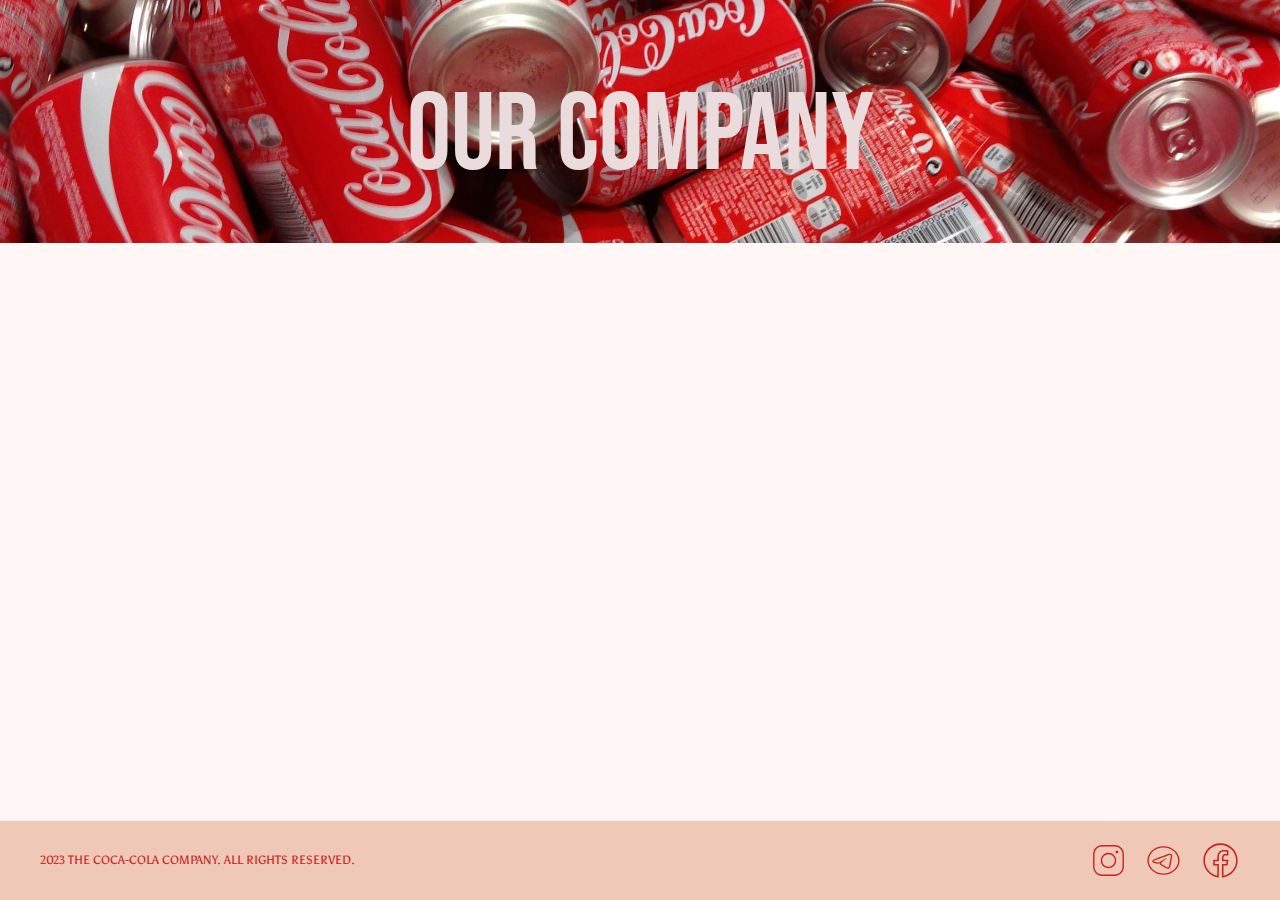
==== our_company.html @ 8eea9149 "added page OUR COMPANY" ====
<!DOCTYPE html>
<html lang="en">
  <head>
    <meta charset="utf-8" />
    <meta name="viewport" content="width=device-width, initial-scale=1" />
    <meta name="theme-color" content="#000000" />
    <title>Coca Cola website</title>
    <link rel="stylesheet" href="./src/css/our_company.css">
  </head>
  <body>

    <div class="wrapper">

        <header class="header">
            <div class="container">
                <div class="header__inner">
                    <p>our company</p>
                </div>
            </div>
        </header>

        <main class="main">



        </main>

        <footer class="footer">
            <div class="container__footer">
                <div class="rights">2023 The Coca-Cola Company. All Rights Reserved.</div>
                <div class="footer__icons">
                    <svg width="35" height="35" viewBox="0 0 35 35" fill="none" xmlns="http://www.w3.org/2000/svg">
                        <path d="M11.2001 2.09998C6.18284 2.09998 2.1001 6.18271 2.1001 11.2V23.8C2.1001 28.8172 6.18284 32.9 11.2001 32.9H23.8001C28.8174 32.9 32.9001 28.8172 32.9001 23.8V11.2C32.9001 6.18271 28.8174 2.09998 23.8001 2.09998H11.2001ZM11.2001 3.49998H23.8001C28.0606 3.49998 31.5001 6.93944 31.5001 11.2V23.8C31.5001 28.0605 28.0606 31.5 23.8001 31.5H11.2001C6.93956 31.5 3.5001 28.0605 3.5001 23.8V11.2C3.5001 6.93944 6.93956 3.49998 11.2001 3.49998ZM25.9001 7.69998C25.5288 7.69998 25.1727 7.84748 24.9101 8.11003C24.6476 8.37258 24.5001 8.72867 24.5001 9.09998C24.5001 9.47128 24.6476 9.82737 24.9101 10.0899C25.1727 10.3525 25.5288 10.5 25.9001 10.5C26.2714 10.5 26.6275 10.3525 26.89 10.0899C27.1526 9.82737 27.3001 9.47128 27.3001 9.09998C27.3001 8.72867 27.1526 8.37258 26.89 8.11003C26.6275 7.84748 26.2714 7.69998 25.9001 7.69998ZM17.5001 9.79998C13.2558 9.79998 9.8001 13.2557 9.8001 17.5C9.8001 21.7443 13.2558 25.2 17.5001 25.2C21.7444 25.2 25.2001 21.7443 25.2001 17.5C25.2001 13.2557 21.7444 9.79998 17.5001 9.79998ZM17.5001 11.2C20.9878 11.2 23.8001 14.0123 23.8001 17.5C23.8001 20.9877 20.9878 23.8 17.5001 23.8C14.0124 23.8 11.2001 20.9877 11.2001 17.5C11.2001 14.0123 14.0124 11.2 17.5001 11.2Z" fill="#CB231A"/>
                    </svg>
                    <svg width="35" height="31" viewBox="0 0 35 31" fill="none" xmlns="http://www.w3.org/2000/svg">
                        <path d="M17.4999 1.23999C8.6164 1.23999 1.3999 7.63175 1.3999 15.5C1.3999 23.3682 8.6164 29.76 17.4999 29.76C26.3834 29.76 33.5999 23.3682 33.5999 15.5C33.5999 7.63175 26.3834 1.23999 17.4999 1.23999ZM17.4999 2.47999C25.6268 2.47999 32.1999 8.3019 32.1999 15.5C32.1999 22.6981 25.6268 28.52 17.4999 28.52C9.37302 28.52 2.7999 22.6981 2.7999 15.5C2.7999 8.3019 9.37302 2.47999 17.4999 2.47999ZM23.8614 8.70179C23.3826 8.70179 22.8446 8.80001 22.2153 9.00089C21.2381 9.31275 9.74442 13.6351 8.43682 14.1268C7.68922 14.4083 6.29717 14.9319 6.29717 16.1805C6.29717 17.0082 6.84475 17.6002 7.92275 17.9412C8.50235 18.1241 9.87894 18.4937 10.6776 18.6884C11.0164 18.7708 11.3765 18.8131 11.7468 18.8131C12.4713 18.8131 13.2004 18.6532 13.7716 18.3711C13.7667 18.4753 13.7699 18.5806 13.7839 18.686C13.87 19.337 14.3232 19.9493 14.9952 20.3244C15.4348 20.5699 19.0254 22.7008 19.5616 23.0393C20.3148 23.5161 21.1475 23.7683 21.9679 23.7683C23.5359 23.7683 24.0619 22.3343 24.3153 21.6455C24.6828 20.6454 26.059 12.5129 26.2144 11.0789C26.3201 10.0962 25.8577 9.28694 24.9771 8.9137C24.6474 8.77296 24.2709 8.70179 23.8614 8.70179ZM23.8614 9.94179C24.0539 9.94179 24.2258 9.96999 24.3714 10.0326C24.7025 10.1733 24.8709 10.4871 24.8198 10.9614C24.6504 12.5257 23.2777 20.4655 22.9851 21.2616C22.7345 21.9424 22.4705 22.5283 21.9679 22.5283C21.4653 22.5283 20.9162 22.3722 20.3751 22.0294C19.834 21.6871 16.2408 19.5529 15.7417 19.2745C15.3042 19.0302 14.8412 18.4213 15.4929 17.8323C16.0298 17.3474 20.1024 13.8464 20.4503 13.5383C20.7093 13.3083 20.5882 13.0309 20.3341 13.0309C20.2466 13.0309 20.1418 13.0636 20.0333 13.1423C19.6077 13.4504 13.6742 16.9671 13.1604 17.2498C12.8202 17.437 12.2935 17.5719 11.7468 17.5719C11.5137 17.5719 11.2777 17.5472 11.0509 17.492C10.2613 17.2992 8.92503 16.9401 8.39443 16.7727C7.88413 16.6115 7.69854 16.4571 7.69854 16.1805C7.69854 15.7875 8.32496 15.5161 8.98506 15.2675C9.68226 15.0052 21.7461 10.4677 22.6897 10.167C23.1265 10.0269 23.5261 9.94179 23.8614 9.94179Z" fill="#CB231A"/>
                    </svg>
                    <svg width="39" height="39" viewBox="0 0 39 39" fill="none" xmlns="http://www.w3.org/2000/svg">
                        <path d="M19.5001 2.34003C10.0321 2.34003 2.34009 10.032 2.34009 19.5C2.34009 28.095 8.67956 35.2079 16.9361 36.4483L17.8319 36.5839V23.0618H13.7781V20.3166H17.8319V16.671C17.8319 14.4261 18.3706 12.9476 19.2624 12.0199C20.1542 11.0923 21.4719 10.6245 23.3056 10.6245C24.7719 10.6245 25.3423 10.7133 25.8848 10.7799V13.0269H23.9759C22.8929 13.0269 22.0042 13.6312 21.543 14.4361C21.0818 15.241 20.9382 16.202 20.9382 17.1814V20.3151H25.7142L25.2891 23.0603H20.9382V36.6052L21.8233 36.4848C30.1973 35.3491 36.6601 28.179 36.6601 19.5C36.6601 10.032 28.9681 2.34003 19.5001 2.34003ZM19.5001 3.90003C28.125 3.90003 35.1001 10.8751 35.1001 19.5C35.1001 27.0893 29.668 33.3308 22.4982 34.7359V24.6203H26.6267L27.5332 18.7551H22.4982V17.1814C22.4982 16.3721 22.6463 15.6471 22.8958 15.2115C23.1454 14.776 23.3859 14.5869 23.9759 14.5869H27.4448V9.36764L26.7684 9.27624C26.3006 9.21293 25.2325 9.06448 23.3056 9.06448C21.1972 9.06448 19.3874 9.63884 18.1381 10.9383C16.8888 12.2378 16.2719 14.1727 16.2719 16.671V18.7566H12.2181V24.6218H16.2719V34.6872C9.21734 33.1928 3.90009 27.0071 3.90009 19.5C3.90009 10.8751 10.8752 3.90003 19.5001 3.90003Z" fill="#CB231A"/>
                    </svg>    
                </div>
            </div>
        </footer>

    </div>

  </body>
</html>
---- src/css/our_company.css ----
@font-face {
    font-family: 'Asul';
    src: url('../fonts/Asul-Regular.ttf');
}
@font-face {
    font-family: 'Bebas';
    src: url('../fonts/BebasNeue-Regular.ttf');
}
@font-face {
    font-family: 'Pattaya';
    src: url('../fonts/Pattaya-Regular.ttf');
}

html {
    box-sizing: border-box;
}

*, *::after, *::before {
    box-sizing: inherit;
    margin: 0;
    padding: 0;
}

html, body {
    height: 100%;
}

body {
    font-size: 16px;
    font-family: 'Bebas';
}

ul {
    list-style-type: none;
}

a {
    text-decoration: none;
    color: inherit;
}

.wrapper {
    min-height: 100%;
    display: flex;
    flex-direction: column;
}

.header {
    background-image: url('../img/header_img.jpg');
    background-size: no-repeat;
    background-position: center;
    background-size: cover;
    font-size: 110px;
}

.container {
    max-width: 1220px;
    margin: 0 auto;
    padding: 0 10px;
}

.header__inner {
    padding-top: 70px;
    padding-bottom: 41px;
    display: flex;
    justify-content: center;
    align-items: center;
    font-family: 'Bebas';
    font-size: 110px;
    color: #EADCDC;
    text-transform: uppercase;
}

.footer {
    background-color: #EFC8B8;
}
.container__footer{
    max-width: 1220px;
    margin: 0 auto;
    padding: 0 10px;
    display: flex;
    align-items: center;
    justify-content: space-between;
}
.rights {
    text-transform: uppercase;
    font-size: 12px;
    padding-top: 32px;
    padding-bottom: 33px;
    color: #CB231A;
    font-family: 'Asul';
}
.footer__icons {
    display: flex;
    align-items: center;
    gap: 20px;
}

main {
    flex-grow: 1;
    position: relative;
    background-color: #FFF7F6;
}
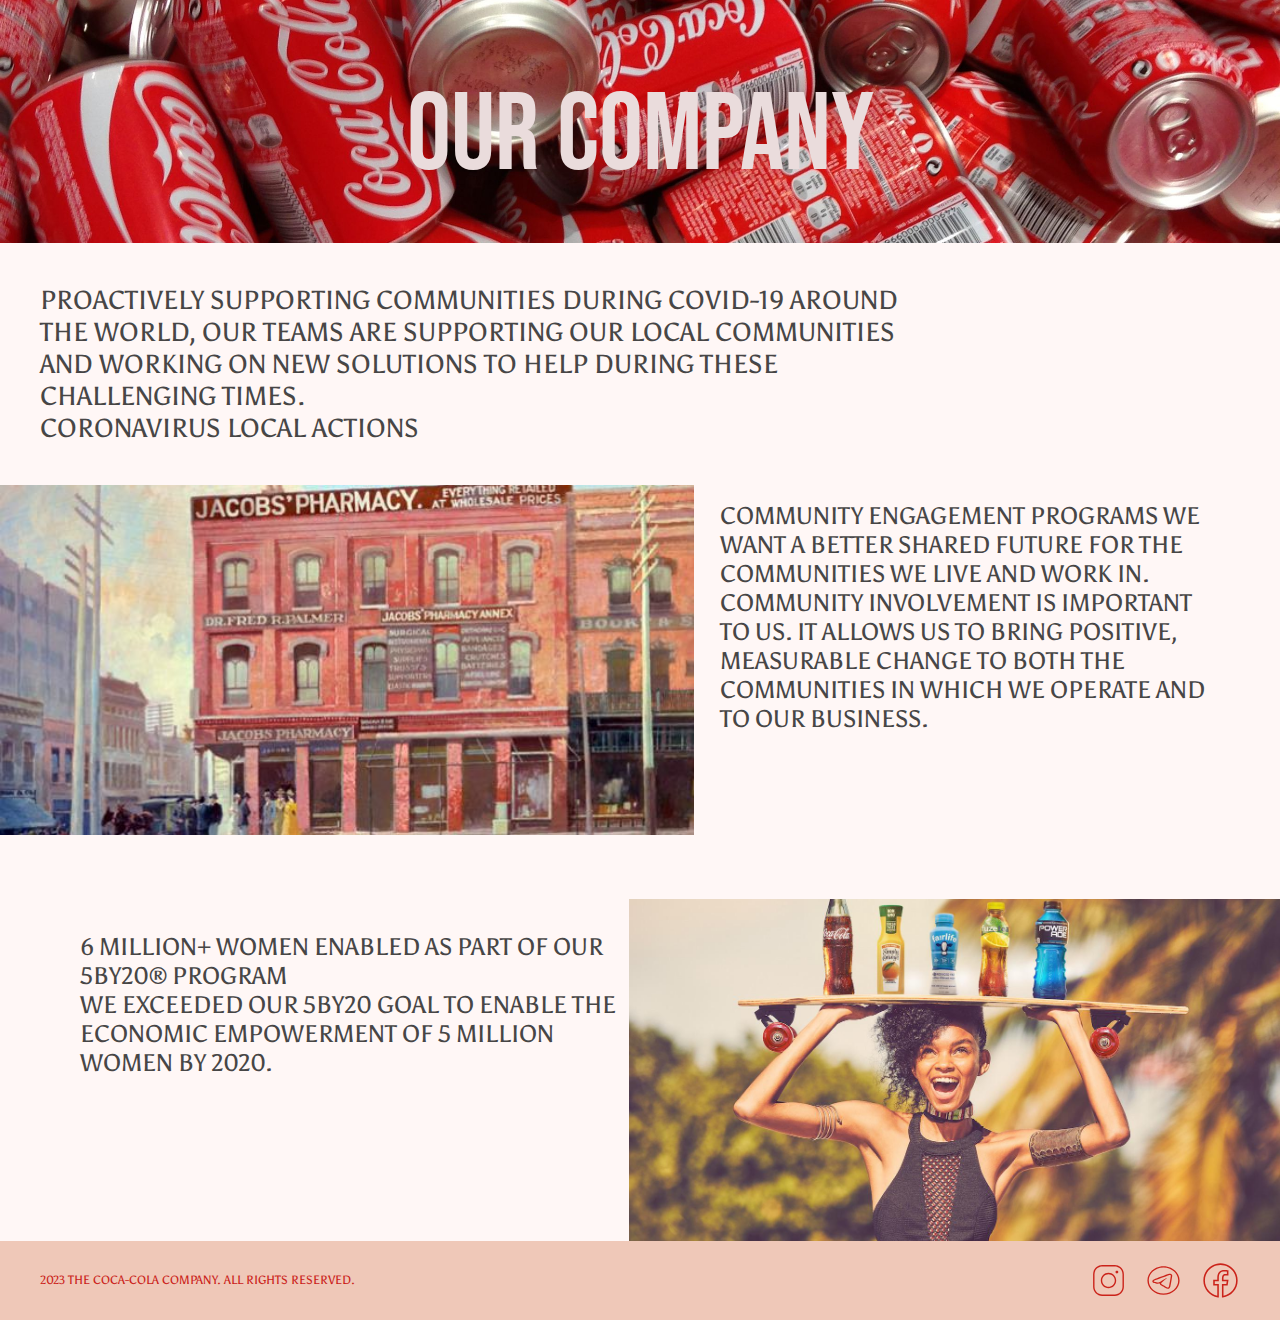
==== commit 4b8ce466: "added some new texts and images" ====
--- a/our_company.html
+++ b/our_company.html
@@ -20,8 +20,28 @@
         </header>
 
         <main class="main">
-
-
+            <div class="text1"> 
+                <div class="text1__inner">
+                    Proactively supporting communities during COVID-19
+                    Around the world, our teams are supporting our local communities and working on new solutions to help during these challenging times.
+                    <br>CORONAVIRUS LOCAL ACTIONS
+                </div>
+            </div>
+            <div class="jacobs">
+                <div class="jacobs__img"></div>
+                <div class="jacobs__text">
+                    Community Engagement Programs
+                    We want a better shared future for the communities we live and work in.
+                    Community involvement is important to us. It allows us to bring positive, measurable change to both the communities in which we operate and to our business. 
+                </div>
+            </div>
+            <div class="skate_niga">
+                <div class="skate_text">
+                    6 million+ women enabled as part of our 5by20® program <br>
+                    We exceeded our 5by20 goal to enable the economic empowerment of 5 million women by 2020.
+                </div>
+                <div class="skate_img"></div>
+            </div>
 
         </main>
 
--- a/src/css/our_company.css
+++ b/src/css/our_company.css
@@ -96,8 +96,75 @@
     gap: 20px;
 }
 
+
 main {
     flex-grow: 1;
     position: relative;
     background-color: #FFF7F6;
+    display: flex;
+    flex-direction: column;
+}
+.text1 {
+    max-width: 1220px;
+    width: 100%;
+    margin: 0 auto;
+    padding: 0 10px;
+    display: flex;
+    flex-direction: row;
+}
+.text1__inner {
+    display: flex;
+    align-items: end;
+    max-width: 888px;
+    font-family: 'Asul';
+    font-size: 26px;
+    color: #474646;
+    text-transform: uppercase;
+    padding: 41px 0px 41px 0px;
+}
+.jacobs {
+    max-width: 1220px;
+    display: flex;
+    flex-direction: row;
+}
+.jacobs__img {
+    width: 694px;
+    height: 350px;
+    background: url('../img/company1.jpg') no-repeat center center;
+    background-size: cover;
+}
+.jacobs__text {
+    display: flex;
+    align-items: start;
+    justify-content: start;
+    max-width: 518px;
+    font-family: 'Asul';
+    font-size: 24px;
+    color: #474646;
+    text-transform: uppercase;
+    padding: 16px 0px 0px 26px;
+}
+.skate_niga {
+    max-width: 100%;
+    display: flex;
+    flex-direction: row;
+    justify-content: end;
+    padding-top: 64px;
+}
+.skate_text {
+    display: flex;
+    align-items: start;
+    justify-content: start;
+    max-width: 549px;
+    font-family: 'Asul';
+    font-size: 24px;
+    color: #474646;
+    text-transform: uppercase;
+    padding: 33px 0px 0px 0px;
+}
+.skate_img {
+    width: 651px;
+    height: 342px;
+    background: url('../img/company2.jpg') no-repeat center center;
+    background-size: cover;
 }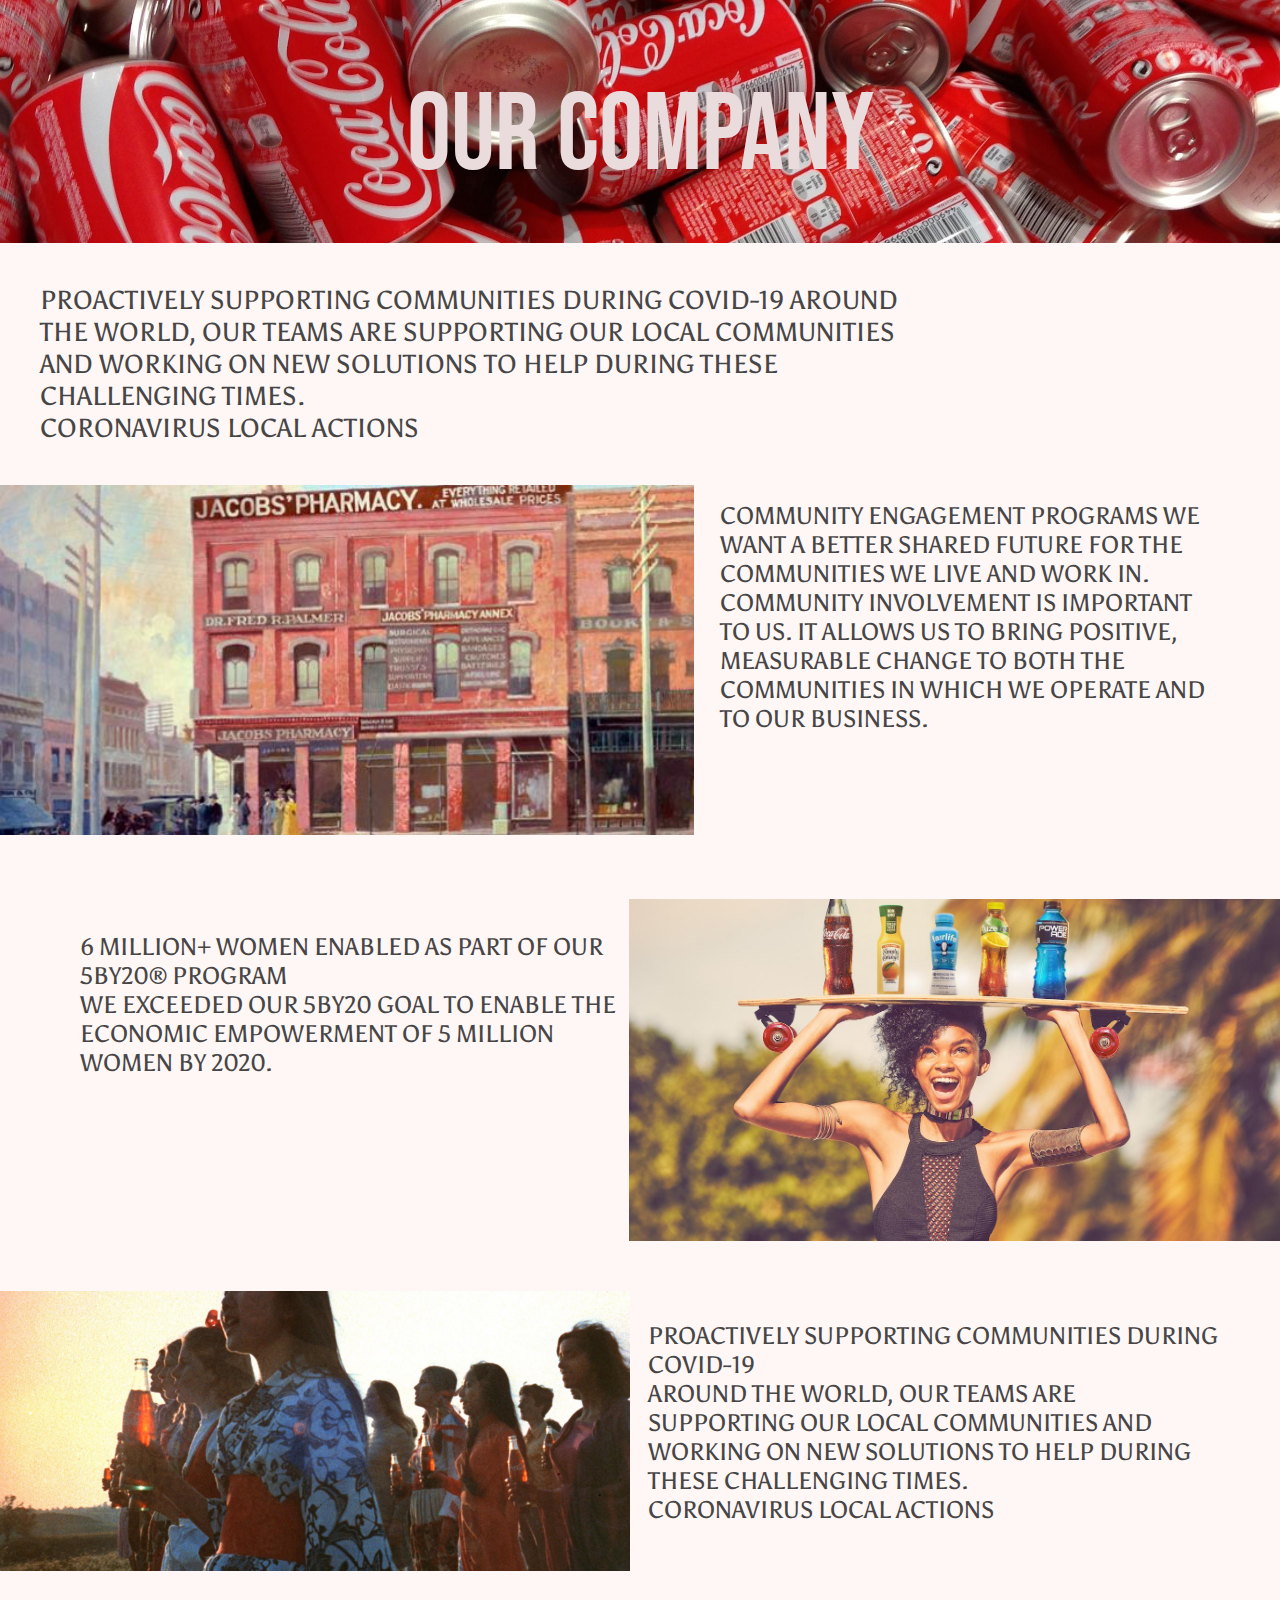
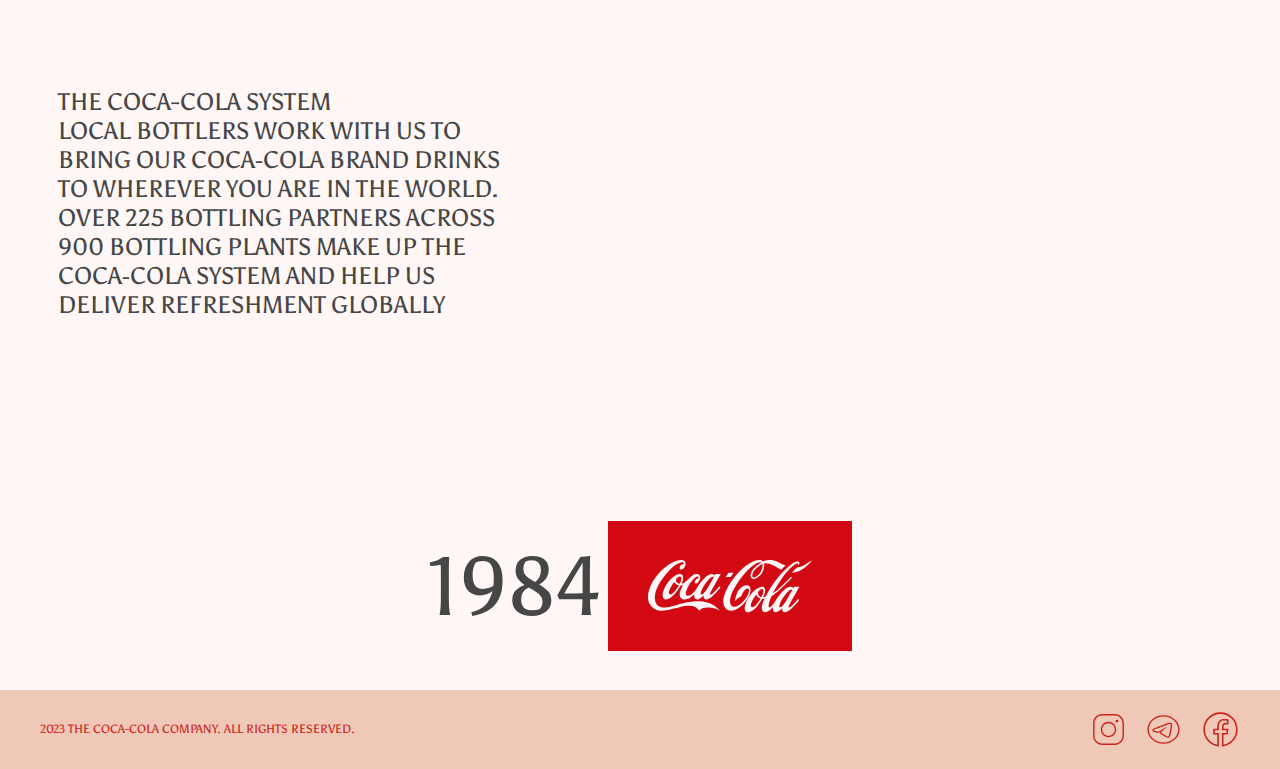
==== commit 0ef72c3a: "page is done" ====
--- a/our_company.html
+++ b/our_company.html
@@ -42,6 +42,32 @@
                 </div>
                 <div class="skate_img"></div>
             </div>
+            <div class="supporting">
+                <div class="supporting__img"></div>
+                <div class="supporting__text">
+                    Proactively supporting communities during COVID-19 <br>
+                    Around the world, our teams are supporting our local communities and working on new solutions to help during these challenging times. <br>
+                    CORONAVIRUS LOCAL ACTIONS 
+                </div>
+            </div>
+            <div class="men_in_cup">
+                <div class="men_in_cup_text">
+                    The Coca-Cola System <br>
+                    Local bottlers work with us to bring our Coca‑Cola brand drinks to wherever you are in the world. Over 225 bottling partners across 900 bottling plants make up the Coca‑Cola system and help us deliver refreshment globally
+                </div>
+                <div class="men_in_cup_img"></div>
+            </div>
+            <div class="bottom_logos">
+                <div class="year">
+                    1984
+                </div>
+                <div class="bottom_logo">
+                    <svg class="bottom_logo_svg" width="165" height="54" viewBox="0 0 165 54" fill="none" xmlns="http://www.w3.org/2000/svg">
+                        <path d="M77.7857 17.9587H82.723L85.5131 13.6498H80.5723L77.7857 17.9587ZM50.432 42.2274C46.2332 42.2274 41.0053 42.6401 35.0456 44.2119C26.0668 46.5807 20.514 48.6192 15.8126 48.6192C13.6755 48.6192 11.983 47.9937 10.0204 46.7109C7.69194 45.0057 6.70378 41.6495 6.83713 37.8613C6.86107 37.1374 6.92603 36.4007 7.02861 35.6577C8.51596 28.091 12.9165 20.8101 20.0592 12.7354C24.046 8.53447 27.7456 4.92736 32.6316 3.4826C36.3757 2.57447 35.9414 4.73367 35.4901 5.13375C32.9086 5.13375 31.7016 7.15005 31.6264 8.75357C31.5751 9.96335 32.2042 10.4746 32.9975 10.4746C35.473 10.4746 37.61 7.29929 37.61 4.91783C37.61 4.12401 37.61 0.94873 33.336 0.94873C29.1611 0.94873 25.2632 2.87295 21.6457 4.97181C13.2413 10.4936 6.51573 18.1429 2.71015 26.5192C0.515021 31.5711 -1.46812 38.8108 1.50659 44.7009C3.60598 48.4319 7.69194 51.7532 13.6755 51.7532C20.0866 51.7532 23.6733 50.1084 26.925 49.3717C30.1766 48.6319 45.8195 42.3417 51.2868 51.7532C51.2868 51.7532 53.4238 48.5779 58.98 48.5779C61.9718 48.5779 67.8768 49.0288 71.8021 51.7532C70.4959 49.8957 64.1088 42.2274 50.432 42.2274ZM102.575 31.1202C102.575 27.0527 100.434 26.3637 98.9916 26.3637C95.0903 26.3637 91.0419 29.7041 88.9357 34.4003C87.8279 36.8135 87.1885 39.4617 86.7611 42.2401C88.0365 40.8144 90.7103 38.2106 93.6645 36.931C93.6645 36.931 93.8936 34.7655 95.9451 32.0601C96.6323 31.0663 97.9351 29.5326 99.4395 29.5389C99.631 29.5389 99.8225 29.5643 100.017 29.6183C100.646 29.8215 100.954 30.59 100.954 31.7013C100.954 33.2762 100.339 34.9623 99.1523 37.2803C97.6547 40.1888 94.7278 43.1037 92.4096 45.1105C90.8847 46.3647 88.816 47.8254 86.7645 47.8254C82.9145 47.8222 82.0597 45.0057 82.0597 41.4335C82.0597 36.2737 86.573 28.1069 91.507 20.9816C95.1518 16.2409 98.848 11.4113 103.43 7.7216C105.242 6.26097 108.986 3.23176 111.978 3.23176C112.497 3.23176 112.99 3.30796 113.458 3.47308C110.128 5.41317 102.575 10.5063 102.575 16.8251C102.575 19.2256 104.592 20.0004 105.567 20.0004C109.82 20.0004 116.252 14.3008 116.252 5.71165V4.3685C116.252 4.3685 116.679 4.13671 117.961 4.13671C120.098 4.13671 122.69 5.13375 122.69 5.13375C125.422 6.01013 130.595 9.20446 133.44 10.6905C134.753 9.26796 136.09 7.88989 137.464 6.58485C135.591 5.65767 132.274 4.0224 129.929 2.93328C126.92 1.53616 124 0.958257 121.808 0.958257C117.534 0.958257 115.253 2.55542 115.253 2.55542C114.265 1.51076 112.915 0.958257 111.55 0.958257C107.704 0.958257 104.555 2.74911 102.575 3.77155C97.241 6.5277 92.4746 10.989 87.0107 17.4475C81.5023 24.3855 78.0831 30.374 76.2641 36.2928C75.6384 38.0677 75.2076 40.2174 75.2247 42.3607C75.2452 45.028 75.9632 47.6857 77.8609 49.6131C79.3859 51.1594 81.1707 51.7183 82.9179 51.75C84.5078 51.7786 86.067 51.369 87.3663 50.8641C93.2781 48.0445 99.2241 41.9575 101.871 34.9655C102.223 33.8033 102.575 32.4634 102.575 31.1202ZM114.542 5.71165C114.542 13.4657 108.647 18.4128 105.57 18.4128C105.556 18.4128 104.285 18.3239 104.285 16.8251C104.285 11.2557 111.554 6.45784 114.542 4.72096V5.71165ZM156.445 5.90534C154.109 7.19133 151.695 8.12803 149.09 8.59163C147.873 9.58549 146.891 10.4428 146.874 10.4587C145.992 11.316 145.014 12.3956 143.982 13.6308C149.408 13.5451 154.673 10.6302 157.87 7.81369C162.001 4.33358 164.121 0.94873 164.121 0.94873C164.121 0.94873 161.023 3.38735 156.445 5.90534Z" fill="#FFF7F7"/>
+                        <path d="M142.321 44.0758C143.199 42.5803 151.392 27.8025 151.392 27.8025H146.14C146.095 27.8724 145.651 28.6535 145.237 29.387C145.237 29.387 144.793 27.8057 142.512 27.8057C141.517 27.8057 140.45 28.0883 139.623 28.5424C133.978 31.743 130.189 37.7856 126.938 42.7136C126.938 42.7136 123.18 48.4418 121.47 48.4418C120.619 48.4418 120.619 47.5813 120.619 46.8542C120.619 44.4727 122.26 39.9765 123.601 37.1696C126.329 35.3375 129.441 32.9369 132.268 30.3078C137.318 25.6306 142.451 20.4835 144.55 17.9877C143.907 18.0925 143.227 18.1243 142.557 18.1687C136.556 24.5447 127.987 32.6766 125.238 33.9721C126.538 30.946 134.922 16.508 142.057 9.60182C142.057 9.60182 147.973 4.38801 149.303 4.37214C149.45 4.35626 149.911 4.40389 149.911 4.8135C149.911 5.0961 149.857 5.41998 149.778 5.75973C150.301 5.55334 150.831 5.28979 151.361 5.02941C151.368 4.94686 151.388 4.86748 151.392 4.78492C151.402 4.43881 151.382 4.09588 151.323 3.7593C151.207 3.08932 150.708 2.58128 150.055 2.46379C149.833 2.42251 149.61 2.40346 149.385 2.40029C147.449 2.38441 145.48 3.72438 143.808 4.83255L143.733 4.87701C134.139 12.1611 124.784 23.2396 117.699 37.576C117.248 37.9094 115.719 38.2682 115.114 38.2111C115.798 36.8457 116.632 35.0644 117.056 33.1179C117.128 32.54 117.2 31.9526 117.2 31.3779C117.2 30.1395 116.892 28.9774 115.74 28.174C115.182 27.9073 114.57 27.8025 113.962 27.8025C113.104 27.8057 112.256 28.028 111.596 28.3169C106.556 30.33 102.791 35.3025 100.073 39.3986C98.613 41.9992 97.153 44.7871 96.7495 47.9782C96.7119 48.2958 96.6914 48.6006 96.6845 48.8927C96.6298 50.8773 97.235 52.1918 98.5207 52.8936C100.039 53.6398 101.95 52.865 102.702 52.4903C107.807 49.9025 111.373 44.7141 114.184 39.9734L114.276 39.8019C114.779 39.7733 115.904 39.7003 116.824 39.4685C116.841 39.4685 113.777 44.4759 113.777 48.8419C113.777 50.1533 114.01 51.217 114.697 52.0489C115.377 52.8618 116.229 53.2174 117.172 53.2079C119.586 53.1857 122.612 50.8328 124.951 47.9909C124.353 52.0489 126.124 53.1952 127.857 53.2079C128.148 53.2111 128.442 53.1635 128.719 53.1095C130.938 52.5284 133.414 50.2295 134.559 49.0515C134.457 49.4516 134.296 50.3184 134.296 50.8233C134.296 52.014 135.151 53.1984 136.86 53.1984C138.997 53.1984 141.722 50.9948 142.416 50.4264C146.174 47.3368 150.263 42.3485 151.392 40.5036H149.641C148.827 41.6944 145.62 45.384 143.271 47.1939C142.625 47.6956 141.818 48.4418 141.134 48.4418C140.738 48.4418 140.413 48.0449 140.611 47.4702C140.915 46.5716 141.623 45.2602 142.321 44.0758ZM103.253 47.7464C102.979 47.3591 102.89 46.9336 102.884 46.4763C102.832 43.6599 105.981 38.6112 108.204 35.8614C109.137 37.8237 111.25 39.0875 112.522 39.6209C110.943 43.0121 105.516 50.2771 103.253 47.7464ZM113.415 38.1031C113.264 38.2047 110.604 37.3411 110.088 34.9691C109.65 32.9274 111.114 31.3334 112.526 30.5269C113.131 30.0665 114.047 29.9077 114.717 30.1395C115.34 30.5428 115.507 31.2604 115.507 32.0352C115.507 32.5115 115.442 32.9973 115.384 33.445C115.384 33.445 115.374 33.5307 115.37 33.5466C114.929 35.1438 114.252 36.7092 113.415 38.1031ZM138.737 40.9958C137.712 42.6469 136.631 44.2759 135.438 45.8159C135.188 46.1366 134.433 47.0638 134.046 47.3845C133.503 47.8385 132.672 48.3434 131.807 48.1624C131.547 48.1084 131.386 47.756 131.342 47.5083C131.301 45.7206 132.131 44.0631 132.938 42.4469L133.144 42.0246C135.462 38.2714 137.824 34.1308 141.784 31.0635C142.451 30.5968 143.175 30.2062 143.938 30.511C144.085 30.6444 144.229 30.8635 144.276 31.0921C142.317 34.5944 139.431 39.7543 138.737 40.9958ZM64.6295 34.4928C63.9832 34.9945 63.1763 35.7407 62.4925 35.7407C62.0958 35.7407 61.771 35.3438 61.9693 34.7691C62.2736 33.8705 62.9814 32.5591 63.6789 31.3747C64.5577 29.8791 72.7501 15.1014 72.7501 15.1014H67.4982C67.4537 15.1713 67.0092 15.9524 66.5955 16.6859C66.5955 16.6859 66.151 15.1046 63.8704 15.1046C62.8754 15.1046 61.8086 15.3872 60.9812 15.8412C55.3361 19.0419 51.5476 25.0845 48.2959 30.0125C48.2959 30.0125 47.807 30.7523 47.1026 31.6986C46.07 33.0227 44.7605 34.2166 43.9193 34.9501C43.9193 34.9501 39.9223 38.4715 38.2024 35.8772C37.5733 34.7881 37.7682 33.1941 38.1204 32.1495C40.124 26.5737 43.2868 21.5123 47.212 18.4577C48.3199 17.613 49.5234 17.3685 50.1218 17.7274C50.6928 18.0576 50.6176 19.0641 50.2585 19.623C49.3456 19.5944 48.6105 19.8675 48.0155 20.4676C47.1539 21.3535 46.6752 22.214 46.6752 23.0396C46.6752 24.4018 47.3625 24.6272 47.9643 24.6272C49.7901 24.6272 52.228 20.8487 52.2212 18.2291C52.228 17.086 51.5647 16.108 50.6791 15.6063C50.026 15.2252 49.2054 15.1046 48.3814 15.1046C46.6103 15.1046 44.8459 16.2254 44.1929 16.689C42.7944 17.6797 41.2968 19.1023 40.1958 20.293C38.9581 21.6298 37.1801 23.0587 35.7303 23.9065C34.7148 24.5066 33.5865 24.6272 33.5865 24.6272C33.5865 24.6272 35.1388 21.8489 35.1388 18.6736C35.1388 17.0859 34.8174 16.3429 33.8019 15.619C30.7656 13.6693 24.6624 17.3971 19.7729 23.789C15.304 29.5235 13.3721 36.1884 15.4715 39.2684C18.5967 42.8946 24.3991 37.6205 26.8643 34.7976L27.1823 34.4674C28.8611 32.7051 30.157 30.5841 31.4119 28.5455C31.4119 28.5455 32.5641 26.6816 32.6189 26.5959C33.2309 26.561 34.1541 26.3927 35.1559 25.9926C35.1457 26.0402 31.7196 31.3747 31.7196 35.3438C31.7196 36.2678 31.8632 39.3859 35.2106 40.402C39.4709 41.1006 43.2594 38.5191 46.3128 35.2866C45.7144 39.3447 47.4856 40.4909 49.2191 40.5036C49.5097 40.5068 49.8038 40.4592 50.0807 40.4052C52.2998 39.8241 54.7753 37.5252 55.9207 36.3472C55.8148 36.7505 55.6541 37.6173 55.6541 38.1222C55.6541 39.3129 56.5089 40.4973 58.2185 40.4973C60.3555 40.4973 63.0806 38.2936 63.7747 37.7253C67.5324 34.6357 71.6217 29.6474 72.7501 27.8025H70.9995C70.1857 28.9932 66.975 32.6829 64.6295 34.4928ZM28.3996 30.3269C27.0729 32.0606 25.4146 34.242 23.3391 35.2866C22.7237 35.4867 21.8757 35.6169 21.4415 35.0866C20.5251 34.0102 20.997 32.521 21.3799 31.3175L21.5167 30.8889C22.0091 29.587 22.6279 28.3518 23.3118 27.1706C24.1666 25.7037 25.8044 23.3317 26.1531 22.9602C26.1566 22.9761 26.1634 22.9761 26.1668 23.0047C27.2336 25.0114 29.2373 25.9418 30.7315 26.3736C30.7417 26.3736 30.8101 26.3927 30.8101 26.3927C30.8135 26.4308 28.3996 30.3269 28.3996 30.3269ZM31.8119 24.6272C30.01 24.6272 28.3243 23.3317 28.0063 22.2712C27.5687 20.2072 29.3706 18.5879 30.1639 18.0004C30.6391 17.6766 31.2819 17.4543 31.8632 17.4543C33.2035 17.4543 33.3848 18.772 33.3848 19.55C33.3813 21.7219 32.1983 23.989 31.8119 24.6272ZM56.7961 33.1116C56.5465 33.4323 55.7908 34.3595 55.4044 34.6802C54.8608 35.1342 54.0299 35.6391 53.1649 35.4581C52.905 35.4041 52.7443 35.0517 52.6999 34.804C52.6588 33.0163 53.4897 31.3588 54.2966 29.7426L54.5018 29.3203C56.82 25.5671 59.1827 21.4266 63.1421 18.3592C63.8089 17.8925 64.5337 17.5019 65.2962 17.8067C65.4432 17.9401 65.5868 18.1592 65.6347 18.3878C63.6721 21.887 60.7863 27.05 60.0922 28.2883C59.0698 29.9458 57.9894 31.5747 56.7961 33.1116Z" fill="#FFF7F7"/>
+                    </svg>                        
+                </div>
+            </div>
 
         </main>
 
--- a/src/css/our_company.css
+++ b/src/css/our_company.css
@@ -167,4 +167,81 @@
     height: 342px;
     background: url('../img/company2.jpg') no-repeat center center;
     background-size: cover;
+}
+.supporting {
+    max-width: 1220px;
+    display: flex;
+    flex-direction: row;
+    padding-top: 50px;
+}
+.supporting__img {
+    width: 645px;
+    height: 280px;
+    background: url('../img/company3.jpg') no-repeat center center;
+    background-size: cover;
+}
+.supporting__text {
+    display: flex;
+    align-items: start;
+    justify-content: start;
+    max-width: 590px;
+    font-family: 'Asul';
+    font-size: 24px;
+    color: #474646;
+    text-transform: uppercase;
+    padding: 30px 0px 0px 18px;
+}
+.men_in_cup {
+    max-width: 100%;
+    display: flex;
+    flex-direction: row;
+    justify-content: end;
+    padding-top: 55px;
+}
+.men_in_cup_text {
+    display: flex;
+    align-items: start;
+    justify-content: start;
+    max-width: 476px;
+    font-family: 'Asul';
+    font-size: 24px;
+    color: #474646;
+    text-transform: uppercase;
+    padding: 61px 0px 0px 0px;
+}
+.men_in_cup_img {
+    width: 746px;
+    height: 380px;
+    background: url('../img/company4.jpg') no-repeat center center;
+    background-size: cover;
+}
+.bottom_logos {
+    max-width: 100%;
+    display: flex;
+    flex-direction: row;
+    justify-content: center;
+    padding-top: 115px;
+    padding-bottom: 39px;
+}
+.year {
+    font-family: 'Asul';
+    font-size: 83px;
+    color: #474646;
+    padding-right: 5px;
+    display: flex;
+    align-items: center;
+    justify-content: center;
+}
+.bottom_logo {
+    width: 244px;
+    height: 130px;
+    background-color: #D20913;
+    display: flex;
+    align-items: center;
+    justify-content: center;
+}
+.bottom_logo_svg {
+    width: 164.12;
+    height: 52.26;
+    color: #FFF7F6;
 }